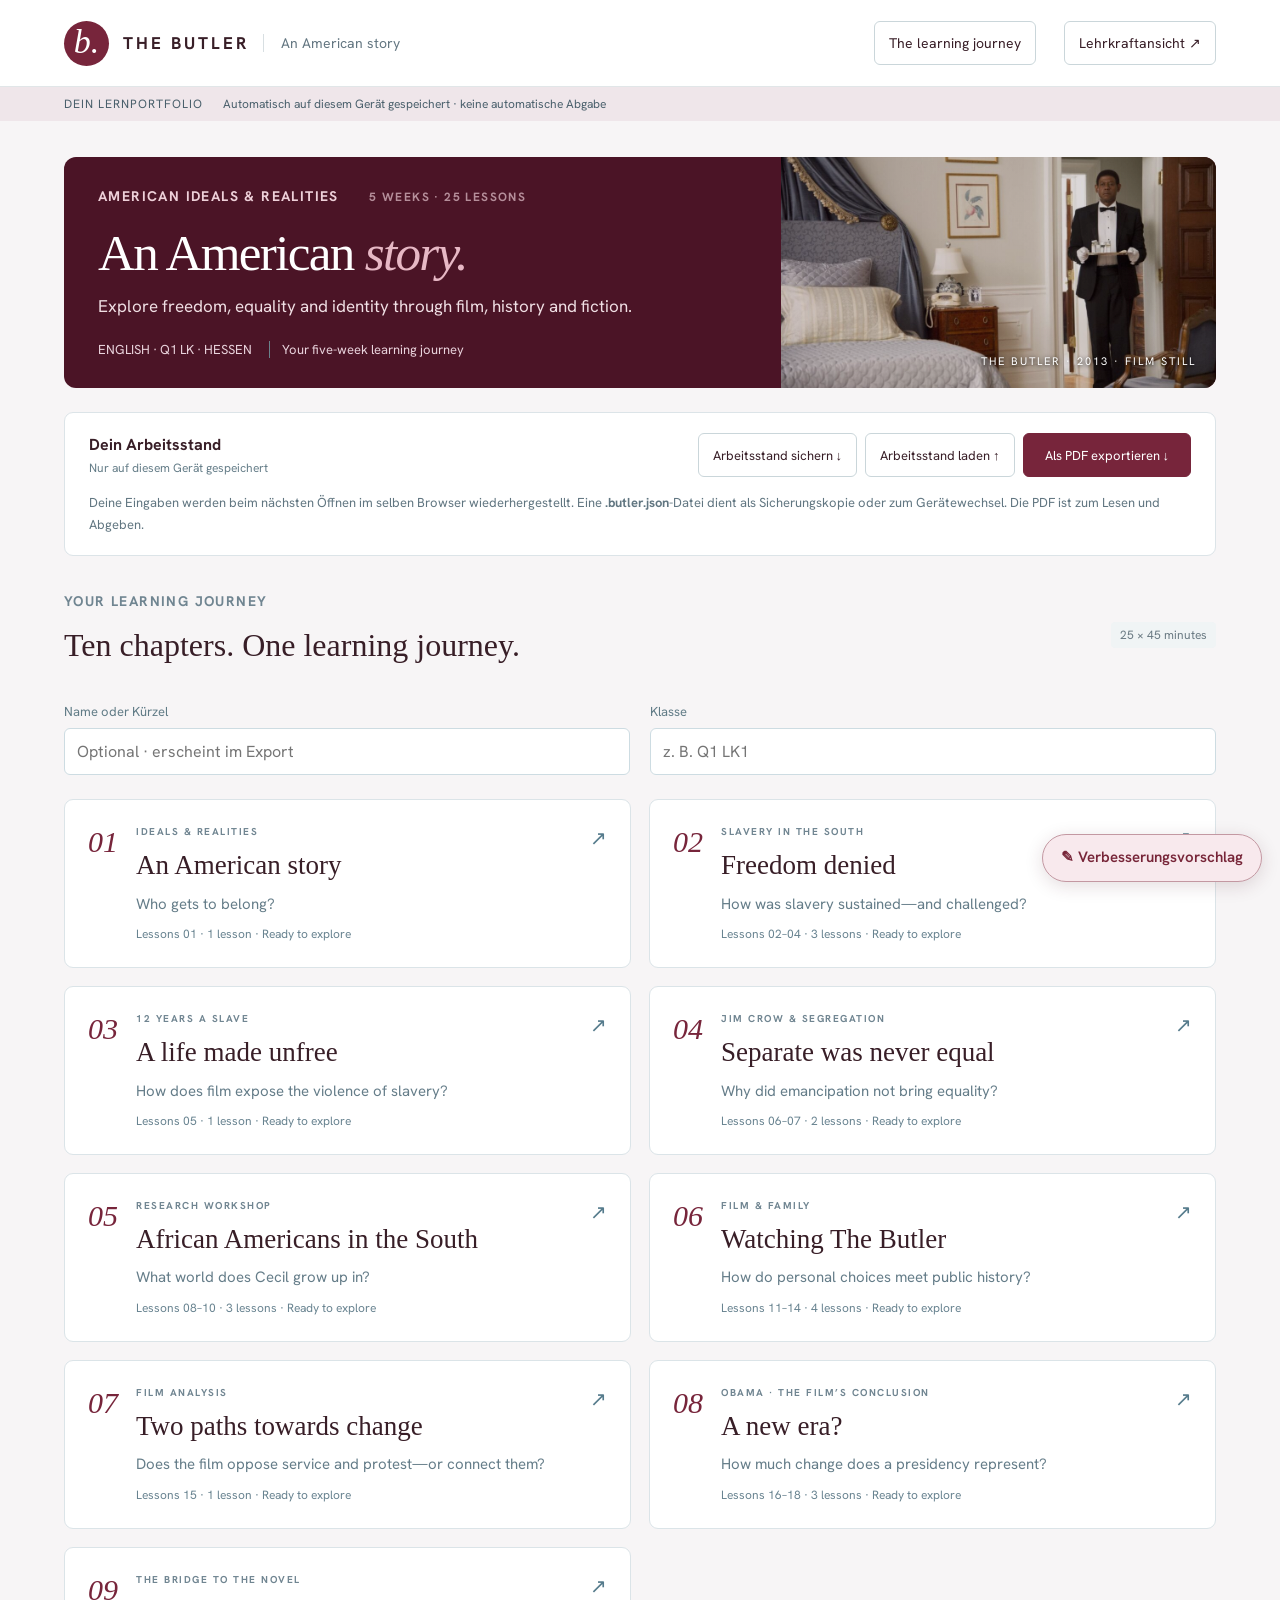
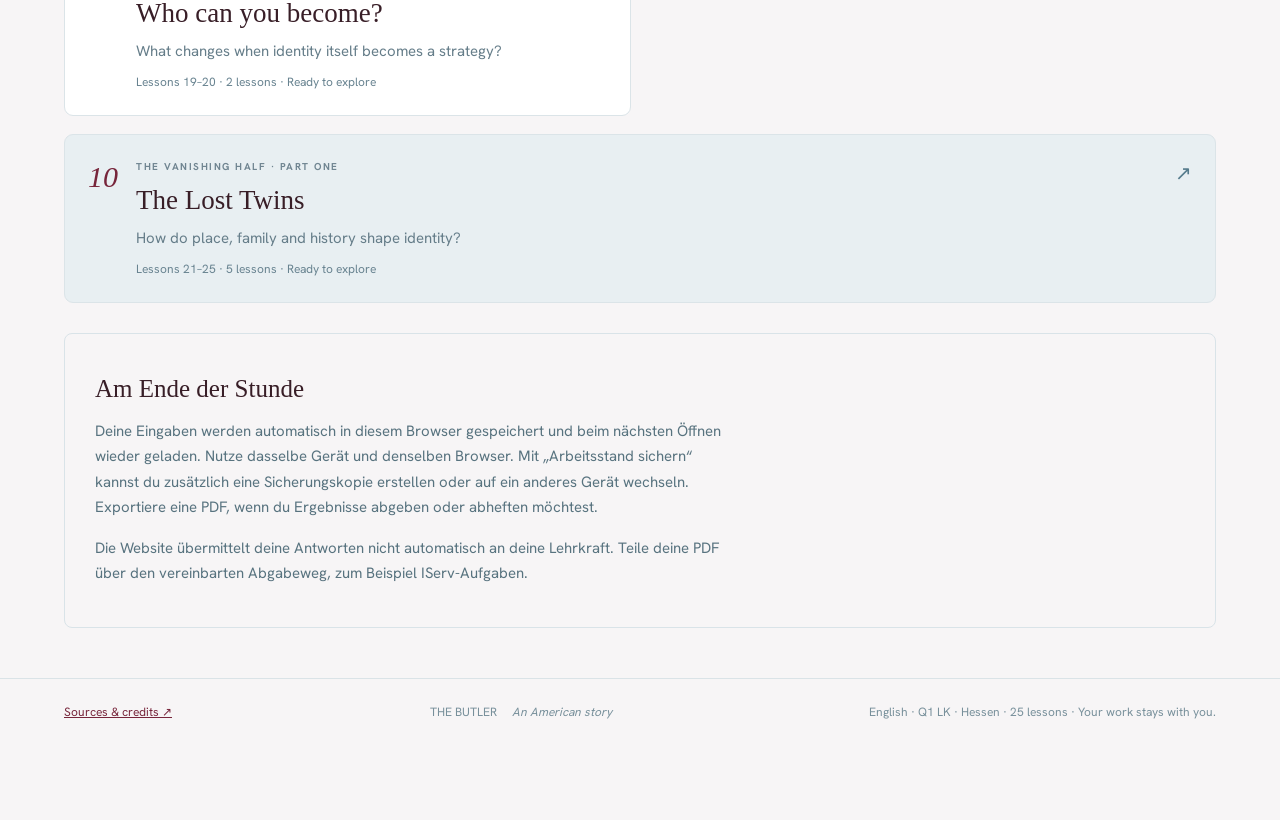
==== index.html @ 5548e696 "Add dated LK King and Malcolm X group research and film transfer" ====
<!doctype html>
<html lang="en"><head><meta charset="utf-8"><meta name="viewport" content="width=device-width,initial-scale=1"><title>The Butler · An American story</title><meta name="description" content="A five-week English learning journey: The Butler, Civil Rights and The Vanishing Half."><link rel="icon" href="data:image/svg+xml,%3Csvg xmlns='http://www.w3.org/2000/svg' viewBox='0 0 40 40'%3E%3Crect width='40' height='40' rx='10' fill='%2377253b'/%3E%3Ctext x='20' y='29' text-anchor='middle' font-size='29' fill='%23fff' font-family='Georgia'%3Eb%3C/text%3E%3C/svg%3E"><link rel="stylesheet" href="style.css"><link rel="stylesheet" href="course.css?v=20261110-instructions"><link rel="stylesheet" href="suggestions.css?v=20261023-1"><link rel="stylesheet" href="writing-feedback.css?v=20261023"></head><body><a class="skip-link" href="#overview">Skip to learning journey</a>
<header><a class="brand" href="#overview" aria-label="The Butler course overview"><span class="brandmark">b.</span><strong>THE BUTLER</strong><span class="brand-sub">An American story</span></a><div class="header-right"><button id="overview-link" class="quiet">The learning journey</button><button id="role" class="quiet">Lehrkraftansicht ↗</button></div></header>
<div class="demo" lang="de">DEIN LERNPORTFOLIO <span>Automatisch auf diesem Gerät gespeichert · keine automatische Abgabe</span></div>
<main id="student">
 <section class="intro"><div class="intro-copy"><div class="eyebrow" id="chapter-theme">THE BUTLER & IDENTITY <span>5 WEEKS · 25 LESSONS</span></div><h1 id="chapter-title">An American <i>story.</i></h1><p id="chapter-intro">Explore a country through its places, voices and choices.</p><div class="meta" id="chapter-meta">ENGLISH · Q1 LK · HESSEN <span>Your five-week learning journey</span></div></div><div class="landscape" role="img" aria-label="Cecil Gaines in The Butler"><span>THE BUTLER / IDENTITY & CHANGE</span></div></section>
 <section class="portfolio-bar" aria-label="Save and load your work" lang="de"><div><strong>Dein Arbeitsstand</strong><small id="save-status" role="status">Nur auf diesem Gerät gespeichert</small></div><div class="file-actions"><button class="quiet" id="save-work">Arbeitsstand sichern ↓</button><button class="quiet" id="load-work">Arbeitsstand laden ↑</button><button class="primary" id="export-pdf">Als PDF exportieren ↓</button></div><p>Deine Eingaben werden beim nächsten Öffnen im selben Browser wiederhergestellt. Eine <b>.butler.json</b>-Datei dient als Sicherungskopie oder zum Gerätewechsel. Die PDF ist zum Lesen und Abgeben.</p><div id="file-result" role="status" hidden></div></section>
 <div id="overview"></div>
 <div id="lesson" hidden><nav class="steps" aria-label="Learning steps"></nav>
 <div class="input-toolbar"><button class="back-link" id="back-overview">← All chapters</button><button id="pencil-mode" class="quiet" aria-pressed="false" aria-controls="pencil-guide">✎ Apple Pencil</button></div>
 <details id="pencil-guide" class="pencil-guide" lang="de" hidden><summary>Mit dem Apple Pencil schreiben</summary><p>Die Schreibfelder sind jetzt größer. Aktiviere auf deinem iPad unter <b>Einstellungen → Apple Pencil → Kritzeln</b> die Handschrifterkennung und schreibe direkt in ein Textfeld. Das iPad wandelt deine Handschrift in Text um. Kontrolliere erkannte Wörter vor dem Export.</p><p>Du brauchst ein kompatibles iPad und einen unterstützten Stift. Die Website kann „Kritzeln“ nicht selbst einschalten; die Tastatur bleibt nutzbar.</p><a href="https://support.apple.com/de-de/guide/ipad/ipad355ab2a7/ipados" target="_blank" rel="noopener">Apples Anleitung öffnen ↗</a></details>
 <div class="workspace"><article id="content"></article><aside id="companion"></aside></div></div>
</main>
<main id="teacher" hidden></main>
<dialog id="import-dialog" lang="de" aria-labelledby="import-title"><h2 id="import-title">Arbeitsstand laden</h2><div id="import-preview"></div><p>Das Laden ersetzt die aktuell geöffneten Antworten der gesamten Reihe. Sichere deinen bisherigen Stand vorher, wenn du ihn behalten möchtest.</p><div class="dialog-actions"><button class="quiet" id="before-import">Bisherigen Stand sichern</button><button class="quiet" id="cancel-import">Abbrechen</button><button class="primary" id="confirm-import">Diesen Stand laden</button></div></dialog>
<dialog id="pdf-dialog" lang="de" aria-labelledby="pdf-title"><h2 id="pdf-title">Dein Portfolio als PDF</h2><p>Die PDF enthält deine Antworten, Notizen und Rückmeldungen. Sie wird auf diesem Gerät erstellt.</p><label for="pdf-scope">Umfang</label><select id="pdf-scope"><option value="all">Gesamte Reihe</option><option value="current">Aktuelles Kapitel</option></select><p class="source">Auf dem iPad: PDF öffnen → Teilen → „In Dateien sichern“. Zum späteren Bearbeiten zusätzlich „Arbeitsstand sichern“ verwenden.</p><div class="dialog-actions"><button class="quiet" id="cancel-pdf">Abbrechen</button><button class="primary" id="create-pdf">PDF erstellen</button></div><p id="pdf-status" role="status"></p></dialog>
<input id="work-file" type="file" accept=".json,.butler.json,application/json" hidden>
<footer><a href="sources.html" target="_blank">Sources & credits ↗</a><span>THE BUTLER <i>An American story</i></span><span>English · Q1 LK · Hessen · 25 lessons · Your work stays with you.</span></footer><div class="toast" id="toast" role="status" hidden></div>
<script src="jspdf.umd.min.js"></script><script src="course.js?v=20261110-king-malcolm"></script><script src="portfolio.js?v=20260930"></script><script src="writing-feedback.js?v=20261023"></script><script src="app.js?v=20261110-king-malcolm"></script>
<script src="suggestions.js?v=20261023-3"></script></body></html>
---- style.css ----
@font-face{font-family:Hanken;src:url('hanken.woff2')}*{box-sizing:border-box}html{font-size:16px}body{margin:0;background:#f7f5f6;color:#381e27;font-family:Hanken,Arial,sans-serif}button,textarea{font:inherit}button,a{touch-action:manipulation}button{cursor:pointer}button:focus-visible,a:focus-visible,summary:focus-visible,textarea:focus-visible{outline:3px solid #cd8c37;outline-offset:4px}header{height:87px;display:flex;align-items:center;justify-content:space-between;padding:0 5%;background:white;border-bottom:1px solid #e1e6e8}.brand{display:flex;align-items:center;gap:14px;text-decoration:none;color:inherit}.brandmark{font:italic 34px Georgia;background:#6a2037;color:white;border-radius:50%;width:45px;height:45px;text-align:center;padding-top:2px}.brand strong{letter-spacing:3px;font-size:17px}.brand-sub{border-left:1px solid #d8dfe2;padding-left:17px;color:#637681;font-size:14px}.header-right{display:flex;align-items:center;gap:28px}.class,.eyebrow{font-size:12px;font-weight:700;letter-spacing:1.8px}.quiet{border:1px solid #cad6da;border-radius:6px;background:white;padding:10px 14px;font-size:14px;color:#381e27}.demo{padding:9px 5%;background:#efe6ea;color:#4a606c;font-size:12px;letter-spacing:1px}.demo span{letter-spacing:0;margin-left:16px}main{max-width:1440px;margin:auto;padding:36px 5% 50px}.intro{display:grid;grid-template-columns:1.65fr 1fr;background:#4b1426;border-radius:12px;overflow:hidden;color:white}.intro-copy{padding:30px 34px}.eyebrow{color:#708591}.intro .eyebrow{color:#eed0d9}.eyebrow span{margin-left:25px;font-size:11px;opacity:.65}h1{font:normal clamp(36px,4vw,60px)/1.12 Georgia,serif;letter-spacing:-1.7px;margin:19px 0 14px}h1 i{color:#e7b8c5;font-weight:normal}.intro p{font-size:17px;color:#f0dfe4;margin:0 0 24px}.meta{font-size:13px;color:#ead4dd;display:flex;gap:5px;flex-wrap:wrap}.meta span{border-left:1px solid #6a828b;margin-left:12px;padding-left:12px}.landscape{position:relative;background:linear-gradient(90deg,#4b142633,#07121b11),url('ireland.jpg') center/cover;min-height:215px}.landscape span{position:absolute;bottom:20px;right:20px;font-size:11px;letter-spacing:2px;color:white;text-shadow:0 1px 4px black}.steps{display:flex;border-bottom:1px solid #d8e1e5;margin:30px 0 28px;gap:10px}.steps button{flex:1;text-align:left;border:0;background:transparent;padding:14px 8px 19px;color:#627682;font-size:15px;border-bottom:3px solid transparent}.steps button span{display:inline-flex;align-items:center;justify-content:center;border:1px solid #d0dce1;border-radius:50%;width:29px;height:29px;margin-right:9px;font-size:12px}.steps button[aria-current]{color:#77253b;border-bottom-color:#77253b;font-weight:700}.steps button[aria-current] span{background:#77253b;color:white;border-color:#77253b}.workspace{display:grid;grid-template-columns:minmax(0,1fr) 280px;gap:34px}article#content{background:white;border:1px solid #e1e6e8;border-radius:9px;padding:32px 42px;min-height:530px}.content-top{display:flex;justify-content:space-between;align-items:center;gap:15px}.content-top .eyebrow{font-size:11px}.tag{font-size:12px;color:#6a7a83;background:#f0f4f5;padding:5px 9px;border-radius:4px}h2{font:normal 30px/1.25 Georgia;margin:14px 0}h3{font:normal 22px/1.3 Georgia}.lead{color:#5a6f7a;line-height:1.65;margin:10px 0 25px;font-size:16px}.story{border-top:1px solid #e5ebed;padding-top:10px;counter-reset:para}.story p{font:18px/1.95 Georgia;color:#34434a;position:relative;margin:19px 0;padding-left:28px}.story p:before{counter-increment:para;content:counter(para);position:absolute;left:0;top:4px;font:11px Hanken,Arial;color:#90a0a7}.story p:first-child:first-letter{font-size:42px;float:left;line-height:1.2;margin-right:4px}.source{font-size:12px;color:#70828b;line-height:1.6}.actions{margin-top:28px;border-top:1px solid #e0e8eb;padding-top:22px;display:flex;justify-content:space-between;gap:16px;align-items:center}.primary{background:#77253b;color:white;border:1px solid #77253b;padding:12px 21px;border-radius:6px;font-size:14px}.primary:hover{background:#8d354a}.secondary{padding:12px 18px;border:1px solid #cbd7dc;background:white;border-radius:6px;color:#294957;font-size:14px}.actions small{font-size:12px;color:#73848d}.aside-heading{font-size:11px;letter-spacing:2px;display:flex;justify-content:space-between;padding:3px 0 18px;color:#65808b}.aside-heading span{font-size:19px}aside section{padding:19px 0;border-top:1px solid #d7e0e5}aside h2{font-size:28px;line-height:1.3}aside p{color:#667a85;font-size:14px;line-height:1.7}details{border-top:1px solid #d7e0e5;padding:17px 0}summary{cursor:pointer;font-size:15px;font-weight:600}dl{font-size:14px}dt{margin-top:17px;color:#294c59}dd{margin:5px 0;color:#6b7c86;line-height:1.5}.note label{font:20px Georgia}.note textarea{margin-top:14px;height:125px;background:#edf1f3;border:1px solid #d9e1e5;padding:12px;font-size:14px;width:100%;border-radius:5px;resize:vertical}.note small{font-size:12px;color:#6d808b;display:block;margin-top:8px}textarea{color:#233f4c}textarea::placeholder{color:#7d8c95}footer{max-width:1440px;margin:auto;padding:25px 5%;border-top:1px solid #dae3e7;display:flex;justify-content:space-between;color:#78909b;font-size:12px;gap:20px}footer i{margin-left:12px}.dilemma{display:grid;grid-template-columns:1fr 1fr;gap:20px}.field label{font-size:15px;display:block;font-weight:600;margin-bottom:10px}.field textarea{width:100%;min-height:150px;border:1px solid #ced9df;border-radius:6px;padding:15px;line-height:1.6;resize:vertical}.field small{display:block;color:#647985;font-size:13px;margin:8px 0 22px}.field.full{margin-top:24px}.writing{min-height:320px!important;font-family:Georgia!important;font-size:18px!important;line-height:1.9!important}.word-count{text-align:right;color:#6d7e88;font-size:12px;margin-top:8px}.prompt{background:#eef3f5;border-left:3px solid #829da8;padding:14px 18px;font-size:15px;line-height:1.7;margin:22px 0}.check{display:flex;gap:12px;margin:18px 0;font-size:16px;line-height:1.5}.check input{width:19px;height:19px;accent-color:#254d5d}.review-text{white-space:pre-wrap;font:17px/1.8 Georgia;background:#f7f5f6;padding:20px;border-radius:6px;max-height:360px;overflow:auto}.success{background:#e5f0ed;padding:17px;border-radius:6px;color:#24574e;line-height:1.6}.teacher-heading{display:flex;align-items:center;justify-content:space-between;gap:24px;margin:20px 0 36px}.teacher-heading h1{font-size:42px}.teacher-heading p{color:#607985}.teacher-layout{display:grid;grid-template-columns:290px 1fr;gap:30px}.submissions h2{font-size:24px}.submissions h2 span{font:12px Hanken;display:block;margin-top:8px;color:#748b95}.submission{display:block;width:100%;text-align:left;padding:20px;margin:12px 0;background:white;border:1px solid #dce4e8;border-radius:7px;color:#244652}.submission strong{display:block;font-size:16px}.submission span{display:block;font-size:13px;color:#74858c;margin-top:7px}.submission.selected{border:2px solid #345966;background:#edf3f5}.teacher-paper{background:white;border:1px solid #dce4e8;border-radius:9px;padding:32px}.toast{position:fixed;bottom:24px;left:50%;transform:translateX(-50%);padding:14px 22px;border-radius:7px;background:#5b1b30;color:white;box-shadow:0 5px 20px #0002;font-size:14px;z-index:3}.feedback{margin-top:20px;background:#e9f2ef;padding:18px;border-radius:6px}.feedback p{white-space:pre-wrap}.empty{padding:40px 0;color:#70838e;line-height:1.8}button:disabled{cursor:default;opacity:.5}[hidden]{display:none!important}@media(min-width:1500px){main{padding-left:60px;padding-right:60px}}@media(max-width:1050px){.brand-sub{display:none}.workspace{grid-template-columns:minmax(0,1fr) 230px;gap:20px}article#content{padding:25px}.steps button{font-size:13px}.intro-copy{padding:25px}.meta span{display:none}}@media(max-width:760px){header{height:74px;padding:0 5%;gap:10px}.class{display:none}.quiet{font-size:12px;padding:9px}.brand{gap:9px}.brand strong{font-size:14px}.demo{font-size:10px;line-height:1.7}.demo span{display:block;margin:0}main{padding-top:22px}.intro{grid-template-columns:1fr}.intro-copy{padding:24px}.intro h1{font-size:39px}.intro .eyebrow span{display:none}.landscape{min-height:100px;background-position:center 40%}.landscape span{font-size:10px;bottom:12px}.steps{display:grid;grid-template-columns:1fr 1fr;gap:0;margin-top:16px}.steps button{padding:12px 3px;font-size:13px}.workspace,.teacher-layout{grid-template-columns:1fr}.workspace aside{display:grid;grid-template-columns:1fr;gap:0}.story p{font-size:17px;padding-left:20px}article#content{padding:22px 19px}.dilemma{grid-template-columns:1fr}.actions{flex-wrap:wrap}.teacher-heading{display:block}.teacher-heading h1{font-size:34px}.teacher-heading button{margin-top:15px}.teacher-paper{padding:22px}footer{flex-direction:column;line-height:1.6}.eyebrow{font-size:11px}h2{font-size:27px}}

/* Tablet reading and native Apple Pencil text entry. */
.input-toolbar{display:flex;align-items:center;justify-content:space-between;gap:16px;margin:-8px 0 20px}.input-toolbar>span{font-size:11px;letter-spacing:1.8px;color:#708591}.input-toolbar button{min-height:44px;font-size:14px}.input-toolbar button[aria-pressed="true"]{background:#77253b;color:white;border-color:#77253b}.pencil-guide{padding:20px 24px;margin:0 0 24px;background:#e9f0f3;border:1px solid #cbdbe1;border-radius:8px;font-size:15px;line-height:1.65}.pencil-guide p{margin:8px 0;color:#4c6572}.pencil-guide a{color:#234e60;display:inline-block;min-height:44px;padding-top:10px}.pencil-mode .field textarea{min-height:250px;font-size:20px;line-height:1.9;padding:22px}.pencil-mode .field .writing{min-height:440px!important;font-size:21px!important;line-height:2!important}.pencil-mode .note textarea{min-height:210px;font-size:18px;line-height:1.8;padding:18px}textarea{scroll-margin-block:90px;max-width:100%;font-size:16px}.field textarea{font-size:16px}.note textarea{font-size:16px}.check{min-height:44px;align-items:center}.check input{flex-shrink:0}.quiet,.primary,.secondary,summary{min-height:44px}summary{display:list-item;padding:10px 0}details{padding:7px 0}.steps button{min-height:54px;font-size:14px}.workspace>*,.teacher-layout>*{min-width:0}.review-text, .story, .feedback{overflow-wrap:anywhere}
@media(min-width:761px) and (max-width:900px){.workspace{grid-template-columns:1fr}.workspace aside{display:grid;grid-template-columns:1fr 1fr;gap:0 28px}.aside-heading{grid-column:1/-1}article#content{padding:30px 36px}.intro{grid-template-columns:1.8fr 1fr}.intro h1{font-size:42px}.intro .eyebrow span{display:none}.teacher-layout{grid-template-columns:230px minmax(0,1fr);gap:20px}.teacher-paper{padding:24px}.teacher-heading h1{font-size:36px}.header-right{gap:14px}.class{font-size:11px}.steps button{padding-left:2px;padding-right:2px}.steps button span{margin-right:5px}}
@media(pointer:coarse){textarea{font-size:16px}.field textarea{min-height:190px}.note textarea{min-height:150px}.steps button{min-height:60px}.quiet,.primary,.secondary{padding-top:13px;padding-bottom:13px}}
@media(max-width:760px){.pencil-guide{padding:18px}.pencil-mode .field .writing{min-height:350px!important}.input-toolbar{margin-top:0}}
@media(prefers-reduced-motion:reduce){html{scroll-behavior:auto}}
---- course.css ----
.portfolio-bar{background:white;border:1px solid #dce4e8;border-radius:9px;padding:20px 24px;margin:24px 0;display:flex;flex-wrap:wrap;align-items:center;justify-content:space-between;gap:15px}.portfolio-bar strong{font-size:16px}.portfolio-bar small{display:block;color:#667e89;font-size:12px;margin-top:5px}.portfolio-bar p{flex-basis:100%;font-size:13px;color:#617681;margin:0;line-height:1.65}.file-actions{display:flex;gap:8px;flex-wrap:wrap}.file-actions button{font-size:13px}.overview-heading{display:flex;justify-content:space-between;align-items:center;margin:34px 0 20px;gap:16px}.overview-heading h2{font-size:32px}.chapter-grid{display:grid;grid-template-columns:1fr 1fr;gap:18px}.chapter-card{display:flex;align-items:flex-start;gap:18px;text-align:left;padding:25px 23px;background:white;border:1px solid #dbe4e8;border-radius:9px;color:#381e27;transition:border-color .2s,transform .2s}.chapter-card:hover{border-color:#608694;transform:translateY(-2px)}.chapter-card:last-child{grid-column:1/-1;background:#e8eff2}.chapter-number{font:italic 30px Georgia;color:#91a8b2}.card-content{display:flex;flex-direction:column;gap:11px;flex:1}.card-content .eyebrow{font-size:10px;letter-spacing:1.5px}.card-content strong{font:27px/1.2 Georgia}.card-content>span:not(.eyebrow){font-size:15px;color:#657d89;line-height:1.5}.card-content small{font-size:12px;color:#688390}.card-arrow{font-size:20px;color:#557b8c}.profile-fields{display:flex;gap:20px;margin:24px 0}.profile-fields label{display:block;flex:1;font-size:13px;color:#607b86}.profile-fields input{display:block;width:100%;margin-top:8px;padding:12px;border:1px solid #cddce2;border-radius:6px;background:#fff;color:#294652;font:16px Hanken,Arial}.end-of-lesson{margin-top:30px;padding:25px 30px;border:1px solid #d9e3e8;border-radius:8px}.end-of-lesson h2{font-size:25px}.end-of-lesson p{font-size:15px;line-height:1.7;color:#58737f;max-width:80ch}.back-link{border:0;background:transparent;color:#3e687b;padding:12px 0;min-height:44px;font-size:14px}.material-links{display:flex;flex-direction:column;gap:6px;margin:12px 0}.material-links a{color:#355e72;font-size:14px;line-height:1.6;padding:8px 0;overflow-wrap:anywhere;text-underline-offset:4px}.select-label{display:block;font-size:15px;margin:12px 0}select{font:16px Hanken,Arial;background:white;border:1px solid #cbd9df;color:#381e27;padding:12px;border-radius:6px;max-width:100%}.answers-review{margin-bottom:24px}.teacher-notice{padding:24px;border:1px solid #d4e0e5;background:#eaf0f3;border-radius:8px;font-size:15px;line-height:1.7}.teacher-notice button{margin-right:10px}.week-strip{display:grid;grid-template-columns:repeat(5,1fr);gap:12px;margin:24px 0}.week-strip>div{background:white;border:1px solid #dbe3e7;padding:16px;border-radius:7px}.week-strip span{display:block;font-size:13px;line-height:1.6;margin-top:9px;color:#66808b}.teacher-unit{margin:15px 0;background:white;border:1px solid #dce5e9;border-radius:8px;padding:20px 25px}.teacher-unit summary{font:23px/1.5 Georgia}.teacher-unit summary span{font:14px Hanken;margin-right:12px;color:#72909b}.teacher-unit summary small{font:12px Hanken;float:right;color:#71909a;margin-top:8px}.teacher-unit h4{font-weight:600;font-size:15px;margin-top:25px}.teacher-unit .review-text{max-height:250px}dialog{color:#381e27;border:1px solid #c9d8df;border-radius:12px;padding:30px;max-width:620px;width:calc(100% - 32px);max-height:85dvh;overflow:auto;box-shadow:0 20px 80px #10263033}dialog::backdrop{background:#10263177}dialog h2{margin-top:0}dialog p{line-height:1.7;font-size:15px}dialog label{display:block;margin:20px 0 10px}.dialog-actions{display:flex;gap:10px;justify-content:flex-end;flex-wrap:wrap;margin-top:24px}#file-result{width:100%;font-size:14px;line-height:1.8;color:#355d6d}#file-result a{color:#214b60;margin:0 8px;text-underline-offset:4px}#file-result button{margin-left:10px}#pdf-status{color:#815027}#content .field:first-child{margin-top:0}.content-top .tag{max-width:50%;text-align:right}a:focus-visible,input:focus-visible,select:focus-visible{outline:3px solid #bd8a4c;outline-offset:3px}.toast{max-width:calc(100vw - 28px);width:max-content;line-height:1.5}header .quiet{white-space:nowrap}
@media(max-width:1050px){.brand-sub{display:none}.portfolio-bar{padding:18px}.file-actions{width:100%}.week-strip{grid-template-columns:repeat(3,1fr)}}
@media(max-width:760px){.chapter-grid{grid-template-columns:1fr}.chapter-card:last-child{grid-column:auto}.chapter-card{padding:22px 18px}.card-content strong{font-size:25px}.overview-heading{align-items:flex-start}.overview-heading h2{font-size:28px}.overview-heading .tag{display:none}.profile-fields{flex-direction:column;gap:14px}.file-actions button{flex:1 1 auto}.week-strip{grid-template-columns:1fr 1fr}.header-right{gap:6px}header .quiet{font-size:11px;padding:10px 8px}#overview-link{max-width:90px;white-space:normal}.brand strong{letter-spacing:1px;font-size:12px}.brandmark{width:36px;height:36px;font-size:28px}header{padding:0 4%}.teacher-unit{padding:15px}.teacher-unit summary{font-size:21px}.teacher-unit summary small{float:none;display:block;margin-left:0}.end-of-lesson{padding:18px}.content-top .tag{display:none}.portfolio-bar p{font-size:12px}}
@media(prefers-reduced-motion:reduce){.chapter-card{transition:none}.chapter-card:hover{transform:none}}

/* Burgundy teaching edition */
.eyebrow{font-size:14px;letter-spacing:1.4px}.intro .eyebrow span{font-size:12px} .landscape{background-image:url('butler-poster.jpg');background-position:center 38%;min-height:230px} .intro{grid-template-columns:1.65fr 1fr}.intro h1{font-size:clamp(36px,4vw,57px)}.source{font-size:14px}.material-links a,a{color:#77253b}.intro a{color:white}.chapter-number{color:#77253b!important}.chapter-card:hover{border-color:#77253b!important}.visual-pair{display:grid;grid-template-columns:1fr 1fr;gap:18px}.lesson-figure{margin:20px 0}.lesson-figure img{width:100%;height:auto;max-height:420px;object-fit:contain;border-radius:6px;background:#f2ecef}.lesson-figure figcaption{font-size:14px;line-height:1.5;color:#65515a;margin-top:7px}.reading-card{border-left:3px solid #77253b;background:#f7f1f3;padding:18px 22px;line-height:1.7;margin:20px 0}.reading-card h3{margin-top:0}.reading-card ul,.reading-card ol{padding-left:22px}.schedule-table{border-collapse:collapse;width:100%;font-size:15px;line-height:1.5}.schedule-table td,.schedule-table th{border-bottom:1px solid #ddd;padding:12px;text-align:left;vertical-align:top}.schedule-wrap{overflow:auto}.reading-card a{overflow-wrap:anywhere}.chapter-card{min-height:155px}.source-note{font-size:14px;line-height:1.6;color:#66535c}.intro-copy{align-self:center}.check input{accent-color:#77253b}.brandmark{background:#77253b}.toast{max-width:90vw}.skip-link{position:absolute;left:10px;top:-80px;background:white;padding:12px;z-index:9}.skip-link:focus{top:10px}@media(max-width:760px){.visual-pair{grid-template-columns:1fr}.intro{grid-template-columns:1fr}.landscape{min-height:170px}.header-right{gap:8px}.brand strong{font-size:12px;letter-spacing:1px}.brandmark{width:36px;height:36px;font-size:28px}.header-right button{font-size:12px}.intro .eyebrow span{display:block;margin:10px 0 0}}

/* Shared visual references and whole-class consolidation */
.reference-title{font-size:22px}.reference-gallery{display:grid;grid-template-columns:repeat(3,minmax(0,1fr));gap:16px;margin-bottom:26px}.reference-gallery figure{margin:0;background:white;border:1px solid #ddcbd2;border-radius:8px;padding:10px}.reference-gallery img{display:block;width:100%;height:190px;object-fit:contain;background:#f4eff1}.reference-gallery figcaption{font-size:14px;line-height:1.5;margin-top:8px}.plenary-export{background:#f5eaf0;border:1px solid #ddc1cc;border-radius:8px;padding:20px;line-height:1.65}.plenary-export button{margin:4px 6px 4px 0}.reading-card li{margin-bottom:10px}.steps{flex-wrap:wrap}.steps button{min-width:115px}.lesson-figure a{display:block}@media(max-width:760px){.reference-gallery{gap:7px}.reference-gallery figure{padding:6px}.reference-gallery img{height:120px}.reference-gallery figcaption{font-size:12px}.steps{grid-template-columns:1fr 1fr}.steps button:last-child{grid-column:1/-1}}

/* Keep task instructions visible while learners write. */
.field-instruction{white-space:pre-wrap;overflow-wrap:anywhere;font-size:15px;line-height:1.6;color:#593743;margin:8px 0 12px}.note .field-instruction{font-size:14px}
---- suggestions.css ----
.suggestion-launch{position:fixed;right:max(18px,env(safe-area-inset-right));bottom:max(18px,env(safe-area-inset-bottom));z-index:60;border:1px solid #c398a2;background:#f8e9ed;color:#772538;box-shadow:0 4px 18px #49182526;border-radius:24px;padding:13px 18px;font:600 15px/1.3 Hanken,Arial,sans-serif;min-height:48px;cursor:pointer}
.suggestion-launch:hover{background:#f0d7df}.suggestion-launch:focus-visible,#suggestion-dialog :focus-visible{outline:3px solid #772538;outline-offset:3px}
#suggestion-dialog{box-sizing:border-box;width:min(530px,calc(100vw - 24px));max-height:calc(100dvh - 32px);padding:24px;border:1px solid #d3aab6;border-radius:18px;background:#fff9fa;color:#491825;overflow:auto}
#suggestion-dialog::backdrop{background:#49182570}#suggestion-dialog .suggestion-heading{display:flex;align-items:flex-start;gap:12px;justify-content:space-between}#suggestion-dialog h2{font-size:27px;margin:0;line-height:1.15}#suggestion-dialog .suggestion-close{background:transparent;border:0;color:#772538;font-size:28px;min-width:44px;min-height:44px;cursor:pointer;padding:0}#suggestion-dialog p{font-size:16px;line-height:1.5;margin:12px 0}#suggestion-dialog label{display:block;font-size:16px;font-weight:600;margin:16px 0 7px}#suggestion-dialog textarea,#suggestion-dialog input{box-sizing:border-box;width:100%;border:1px solid #b88997;border-radius:8px;background:white;padding:12px;font:17px/1.5 Hanken,Arial,sans-serif;color:#491825}#suggestion-dialog textarea{min-height:150px;resize:vertical}#suggestion-dialog small{display:block;text-align:right;font-size:13px}#suggestion-dialog .suggestion-privacy{font-size:13px;color:#6d4a54}#suggestion-dialog .suggestion-context{font-size:13px;background:#f5e5eb;padding:8px 10px;border-radius:6px;overflow-wrap:anywhere}#suggestion-dialog .suggestion-send{background:#772538;color:white;border:0;border-radius:8px;padding:13px 18px;font:600 16px Hanken,Arial;cursor:pointer;min-height:46px}#suggestion-dialog .suggestion-send:disabled{opacity:.6;cursor:wait}#suggestion-dialog .suggestion-status{font-size:15px;font-weight:600}#suggestion-dialog .suggestion-teacher{font-size:13px;color:#772538;display:inline-block;margin-top:8px}
body{padding-bottom:75px}.suggestion-admin{max-width:850px;margin:auto;padding:35px 24px 100px}.suggestion-admin input{font-size:17px;padding:12px;border:1px solid #b88997;border-radius:8px;width:min(100%,400px);box-sizing:border-box}.suggestion-admin label{display:block;margin:16px 0 8px}.suggestion-admin button{margin:12px 8px 12px 0}.suggestion-admin pre{font:15px/1.6 Hanken,Arial,sans-serif;white-space:pre-wrap;overflow-wrap:anywhere;background:#fcf3f5;border:1px solid #d7bac3;border-radius:12px;padding:22px}.suggestion-admin .admin-note{font-size:15px;line-height:1.6}.suggestion-admin h1{font-size:clamp(30px,5vw,45px)}
@media(max-width:600px){.suggestion-launch{right:12px;bottom:max(12px,env(safe-area-inset-bottom));font-size:13px;padding:12px 15px}#suggestion-dialog{padding:19px}#suggestion-dialog h2{font-size:24px}}
@media print{.suggestion-launch,#suggestion-dialog{display:none!important}body{padding-bottom:0}}

#suggestion-dialog textarea{min-height:220px}#suggestion-dialog .suggestion-pencil,#suggestion-dialog .suggestion-draft-status{font-size:13px}.suggestion-admin button{min-height:48px}.suggestion-admin header{position:static}
---- writing-feedback.css ----
.writing-feedback{margin-top:1rem;padding:1.1rem;border:1px solid #b17c89;border-radius:14px;background:#fcf6f7;color:#391922}.writing-feedback summary{cursor:pointer;font-weight:700;min-height:44px;padding:10px 0}.writing-feedback p{font-size:1rem;line-height:1.6;white-space:pre-wrap;overflow-wrap:anywhere}.writing-feedback label{display:block;margin:1rem 0}.writing-feedback input[type=password]{display:block;width:min(100%,340px);min-height:48px;margin-top:8px;font-size:18px;padding:10px;border:1px solid #986473;border-radius:8px}.writing-feedback .ai-consent{display:flex;gap:12px;align-items:center}.writing-feedback input[type=checkbox]{flex:0 0 24px;width:24px;height:24px}.writing-feedback button{min-height:48px;white-space:normal}.writing-feedback button:disabled{opacity:.6}.writing-feedback h4{margin-bottom:.2rem}.ai-result{border-top:1px solid #d9b8c0;margin-top:1rem}.ai-result:empty{display:none}@media print{.writing-feedback{display:none}}
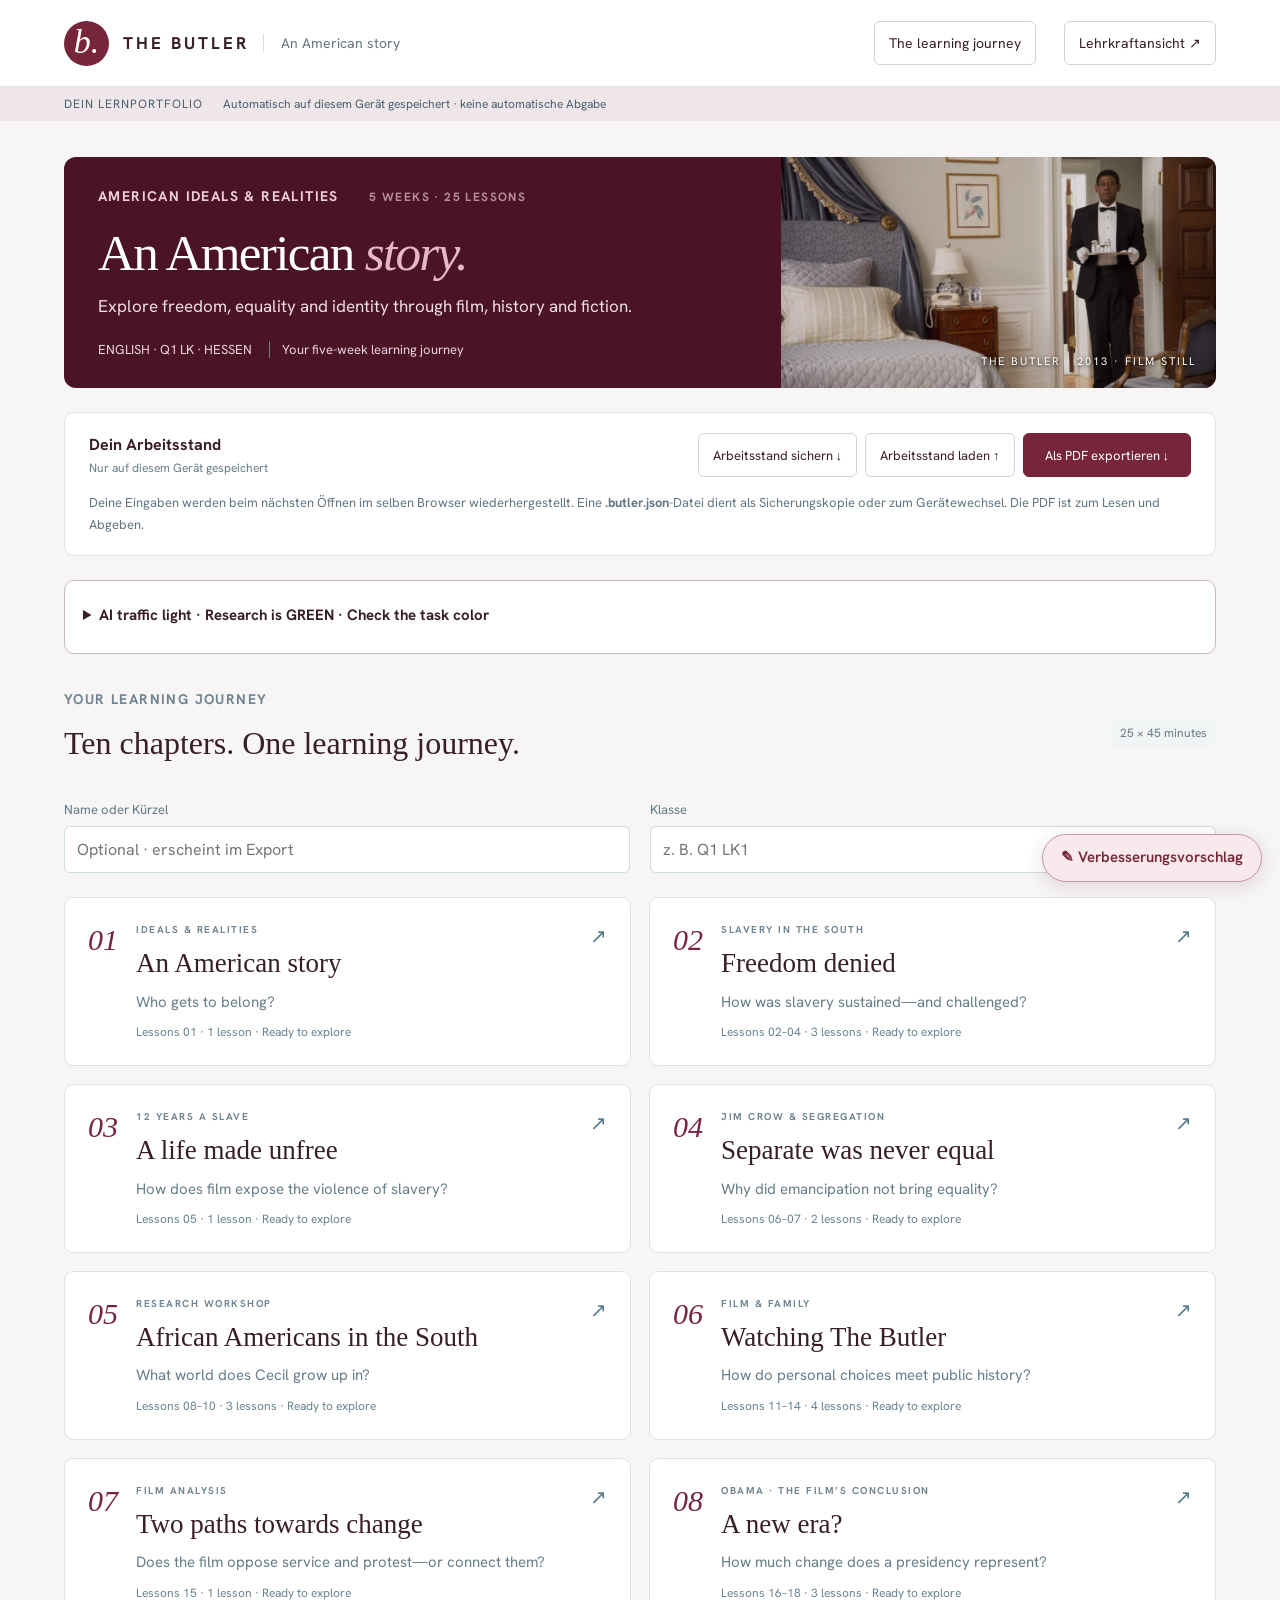
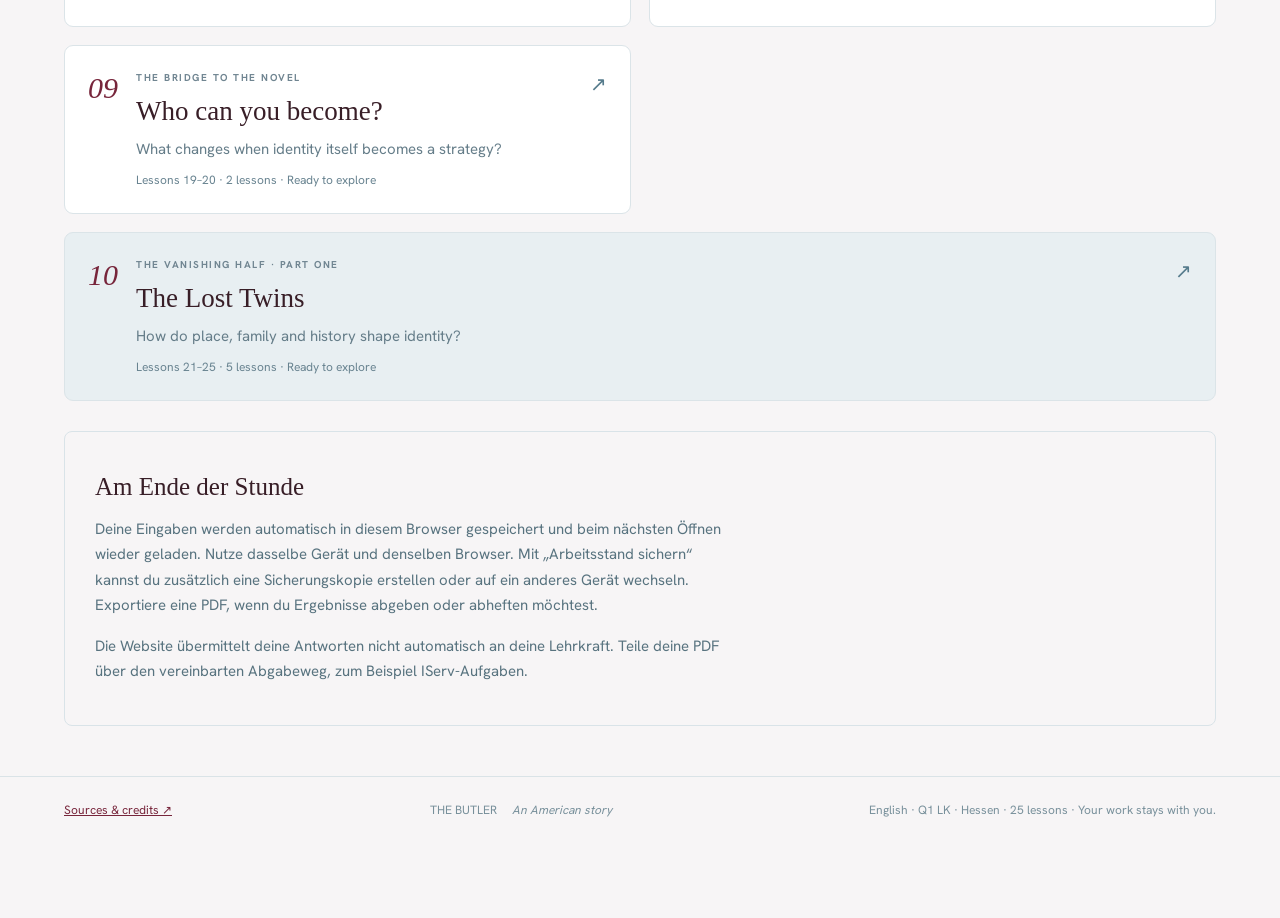
==== commit b0835373: "Introduce classroom AI traffic lights and independent LK research lesson" ====
--- a/index.html
+++ b/index.html
@@ -1,10 +1,11 @@
 <!doctype html>
-<html lang="en"><head><meta charset="utf-8"><meta name="viewport" content="width=device-width,initial-scale=1"><title>The Butler · An American story</title><meta name="description" content="A five-week English learning journey: The Butler, Civil Rights and The Vanishing Half."><link rel="icon" href="data:image/svg+xml,%3Csvg xmlns='http://www.w3.org/2000/svg' viewBox='0 0 40 40'%3E%3Crect width='40' height='40' rx='10' fill='%2377253b'/%3E%3Ctext x='20' y='29' text-anchor='middle' font-size='29' fill='%23fff' font-family='Georgia'%3Eb%3C/text%3E%3C/svg%3E"><link rel="stylesheet" href="style.css"><link rel="stylesheet" href="course.css?v=20261110-instructions"><link rel="stylesheet" href="suggestions.css?v=20261023-1"><link rel="stylesheet" href="writing-feedback.css?v=20261023"></head><body><a class="skip-link" href="#overview">Skip to learning journey</a>
+<html lang="en"><head><meta charset="utf-8"><meta name="viewport" content="width=device-width,initial-scale=1"><title>The Butler · An American story</title><meta name="description" content="A five-week English learning journey: The Butler, Civil Rights and The Vanishing Half."><link rel="icon" href="data:image/svg+xml,%3Csvg xmlns='http://www.w3.org/2000/svg' viewBox='0 0 40 40'%3E%3Crect width='40' height='40' rx='10' fill='%2377253b'/%3E%3Ctext x='20' y='29' text-anchor='middle' font-size='29' fill='%23fff' font-family='Georgia'%3Eb%3C/text%3E%3C/svg%3E"><link rel="stylesheet" href="style.css"><link rel="stylesheet" href="course.css?v=20261110-instructions"><link rel="stylesheet" href="suggestions.css?v=20261023-1"><link rel="stylesheet" href="writing-feedback.css?v=20261023"><link rel="stylesheet" href="ai-policy.css?v=20261111"></head><body><a class="skip-link" href="#overview">Skip to learning journey</a>
 <header><a class="brand" href="#overview" aria-label="The Butler course overview"><span class="brandmark">b.</span><strong>THE BUTLER</strong><span class="brand-sub">An American story</span></a><div class="header-right"><button id="overview-link" class="quiet">The learning journey</button><button id="role" class="quiet">Lehrkraftansicht ↗</button></div></header>
 <div class="demo" lang="de">DEIN LERNPORTFOLIO <span>Automatisch auf diesem Gerät gespeichert · keine automatische Abgabe</span></div>
 <main id="student">
  <section class="intro"><div class="intro-copy"><div class="eyebrow" id="chapter-theme">THE BUTLER & IDENTITY <span>5 WEEKS · 25 LESSONS</span></div><h1 id="chapter-title">An American <i>story.</i></h1><p id="chapter-intro">Explore a country through its places, voices and choices.</p><div class="meta" id="chapter-meta">ENGLISH · Q1 LK · HESSEN <span>Your five-week learning journey</span></div></div><div class="landscape" role="img" aria-label="Cecil Gaines in The Butler"><span>THE BUTLER / IDENTITY & CHANGE</span></div></section>
  <section class="portfolio-bar" aria-label="Save and load your work" lang="de"><div><strong>Dein Arbeitsstand</strong><small id="save-status" role="status">Nur auf diesem Gerät gespeichert</small></div><div class="file-actions"><button class="quiet" id="save-work">Arbeitsstand sichern ↓</button><button class="quiet" id="load-work">Arbeitsstand laden ↑</button><button class="primary" id="export-pdf">Als PDF exportieren ↓</button></div><p>Deine Eingaben werden beim nächsten Öffnen im selben Browser wiederhergestellt. Eine <b>.butler.json</b>-Datei dient als Sicherungskopie oder zum Gerätewechsel. Die PDF ist zum Lesen und Abgeben.</p><div id="file-result" role="status" hidden></div></section>
+<details class="ai-guide"><summary>AI traffic light · Research is GREEN · Check the task color</summary><div class="ai-guide-content"><div><div class="ai-rule ai-rule-green"><strong><span class="ai-dot" aria-hidden="true"></span>GREEN · AI allowed</strong><p>You may use AI freely for research. Check the results, understand what you use, and explain how you used AI.</p></div><div class="ai-rule ai-rule-amber"><strong><span class="ai-dot" aria-hidden="true"></span>AMBER · Limited AI use</strong><p>Use AI only for the steps explicitly allowed in the task. Existing optional writing feedback is labeled AMBER.</p></div><div class="ai-rule ai-rule-red"><strong><span class="ai-dot" aria-hidden="true"></span>RED · No AI</strong><p>Complete the task independently without AI-generated text, answers, or corrections, even for part of it.</p></div><p><b>Research is always GREEN.</b> In mixed tasks, this applies to the research part only. Follow the labels for the comparison, interpretation, or writing that follows. Other tasks keep their existing instructions until a color is assigned.</p><p>Use approved tools and do not enter personal data. These rules do not automatically send anything to AI.</p></div><a href="ai-traffic-light.jpg" target="_blank" rel="noopener"><img src="ai-traffic-light.jpg" alt="AI traffic light poster: red means no AI, amber means limited AI use, green means AI is encouraged. Check results and be open about your AI use." loading="lazy"><span>Open classroom poster ↗</span></a></div></details>
  <div id="overview"></div>
  <div id="lesson" hidden><nav class="steps" aria-label="Learning steps"></nav>
  <div class="input-toolbar"><button class="back-link" id="back-overview">← All chapters</button><button id="pencil-mode" class="quiet" aria-pressed="false" aria-controls="pencil-guide">✎ Apple Pencil</button></div>
@@ -16,5 +17,5 @@
 <dialog id="pdf-dialog" lang="de" aria-labelledby="pdf-title"><h2 id="pdf-title">Dein Portfolio als PDF</h2><p>Die PDF enthält deine Antworten, Notizen und Rückmeldungen. Sie wird auf diesem Gerät erstellt.</p><label for="pdf-scope">Umfang</label><select id="pdf-scope"><option value="all">Gesamte Reihe</option><option value="current">Aktuelles Kapitel</option></select><p class="source">Auf dem iPad: PDF öffnen → Teilen → „In Dateien sichern“. Zum späteren Bearbeiten zusätzlich „Arbeitsstand sichern“ verwenden.</p><div class="dialog-actions"><button class="quiet" id="cancel-pdf">Abbrechen</button><button class="primary" id="create-pdf">PDF erstellen</button></div><p id="pdf-status" role="status"></p></dialog>
 <input id="work-file" type="file" accept=".json,.butler.json,application/json" hidden>
 <footer><a href="sources.html" target="_blank">Sources & credits ↗</a><span>THE BUTLER <i>An American story</i></span><span>English · Q1 LK · Hessen · 25 lessons · Your work stays with you.</span></footer><div class="toast" id="toast" role="status" hidden></div>
-<script src="jspdf.umd.min.js"></script><script src="course.js?v=20261110-king-malcolm"></script><script src="portfolio.js?v=20260930"></script><script src="writing-feedback.js?v=20261023"></script><script src="app.js?v=20261110-king-malcolm"></script>
+<script src="jspdf.umd.min.js"></script><script src="course.js?v=20261111-traffic"></script><script src="portfolio.js?v=20260930"></script><script src="writing-feedback.js?v=20261023"></script><script src="ai-policy.js?v=20261111"></script><script src="app.js?v=20261111-traffic"></script>
 <script src="suggestions.js?v=20261023-3"></script></body></html>
--- a/ai-policy.css
+++ b/ai-policy.css
@@ -0,0 +1 @@
+.ai-guide{border:1px solid #cbbbc1;border-radius:10px;background:#fff;margin:18px 0;padding:14px 18px;color:#381e27}.ai-guide>summary{cursor:pointer;font-weight:700;min-height:44px;display:list-item;line-height:1.6;padding:8px 0}.ai-guide-content{display:grid;grid-template-columns:minmax(0,1fr) minmax(180px,300px);gap:24px;align-items:start}.ai-guide img{display:block;width:100%;height:auto;border-radius:8px}.ai-guide p{line-height:1.6}.ai-rule{padding:12px 16px;margin:12px 0 16px;border:1px solid;border-left-width:5px;border-radius:7px;font-size:14px;line-height:1.5}.ai-rule strong{display:flex;align-items:center;gap:9px}.ai-rule p{margin:5px 0 0;white-space:normal}.ai-rule-green{background:#eef8f0;border-color:#28763b;color:#174c26}.ai-rule-amber{background:#fff7df;border-color:#a36700;color:#664000}.ai-rule-red{background:#fff0ee;border-color:#ad332c;color:#7f201c}.ai-rule-mixed{background:#f5f1f3;border-color:#77253b;color:#532334}.ai-dot{width:12px;height:12px;border-radius:50%;background:currentColor;flex-shrink:0}.ai-group-header{margin-top:10px}.independent-lesson{border:2px solid #77253b;padding:18px;border-radius:8px;line-height:1.65;background:#fff9f5}.ai-guide a{color:inherit;text-decoration:underline}@media(max-width:700px){.ai-guide-content{grid-template-columns:1fr}.ai-guide img{max-width:360px;margin:auto}.ai-rule{padding:10px 12px}}
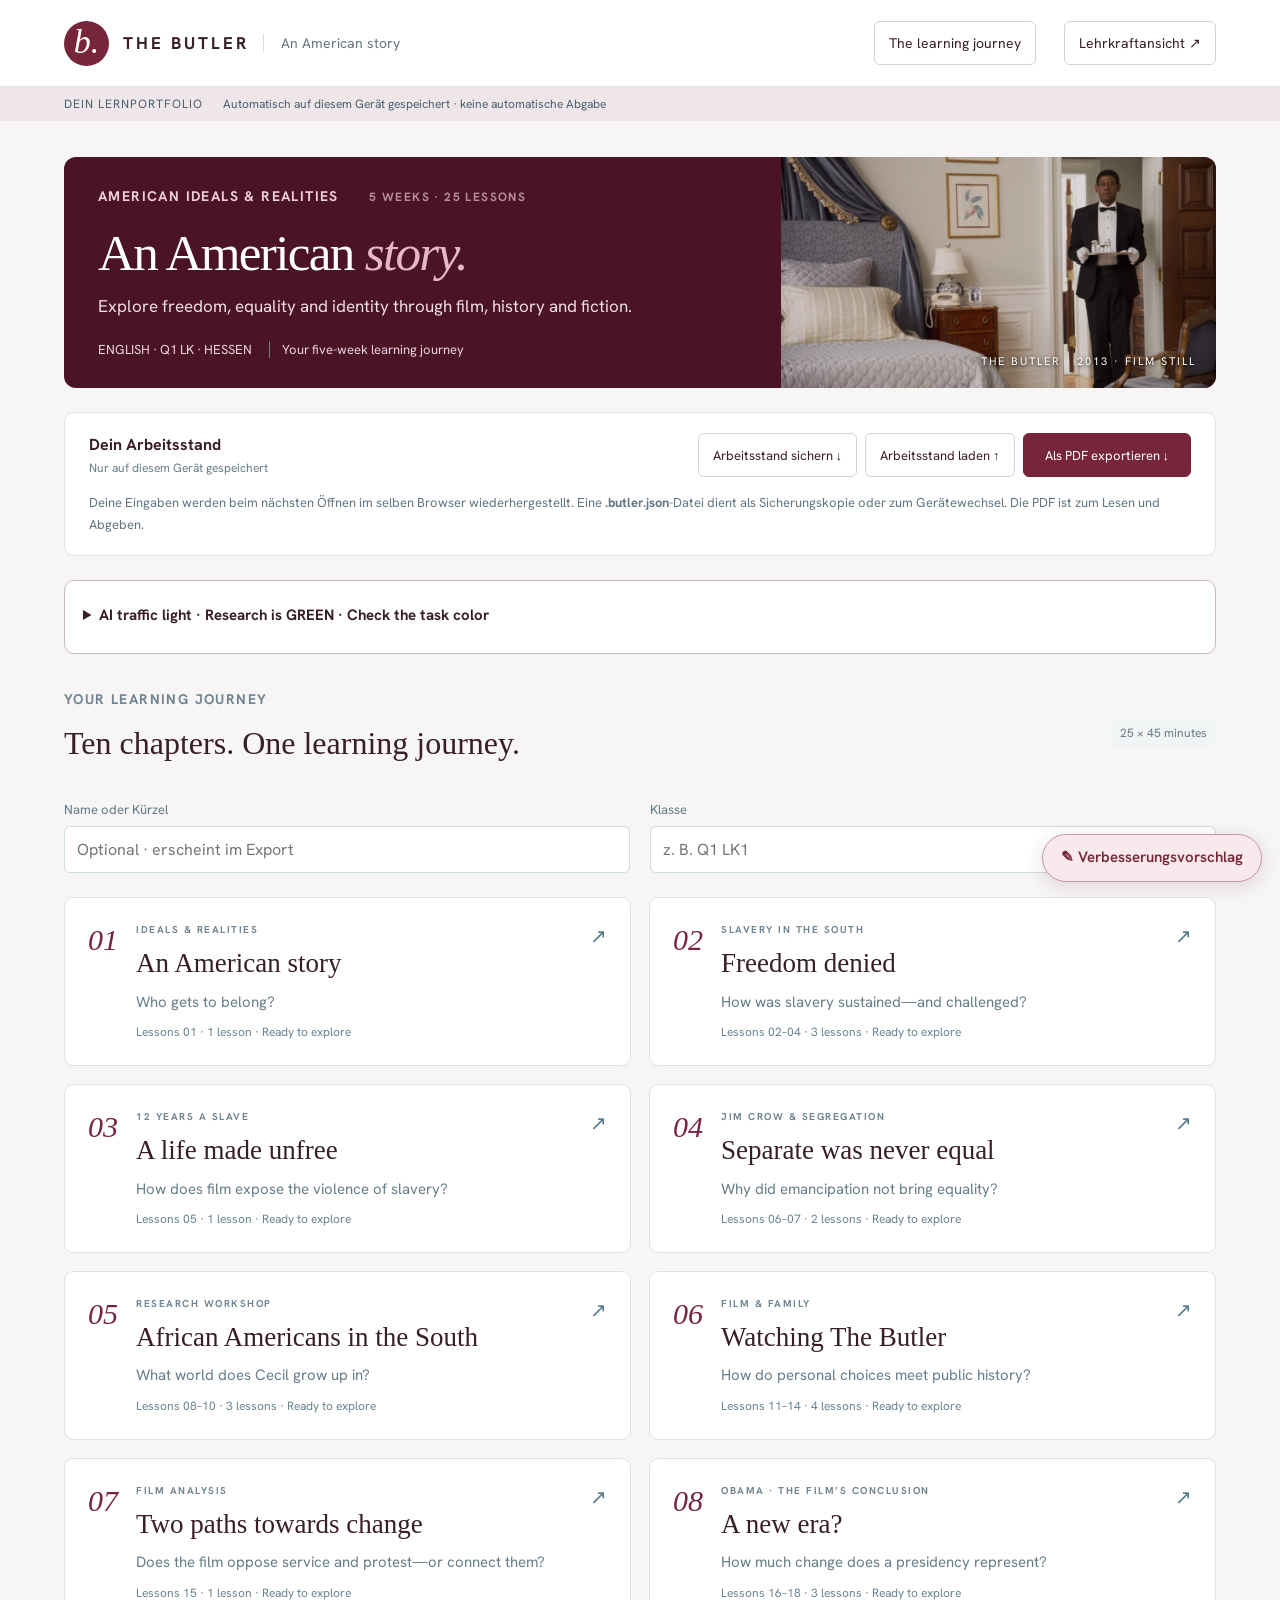
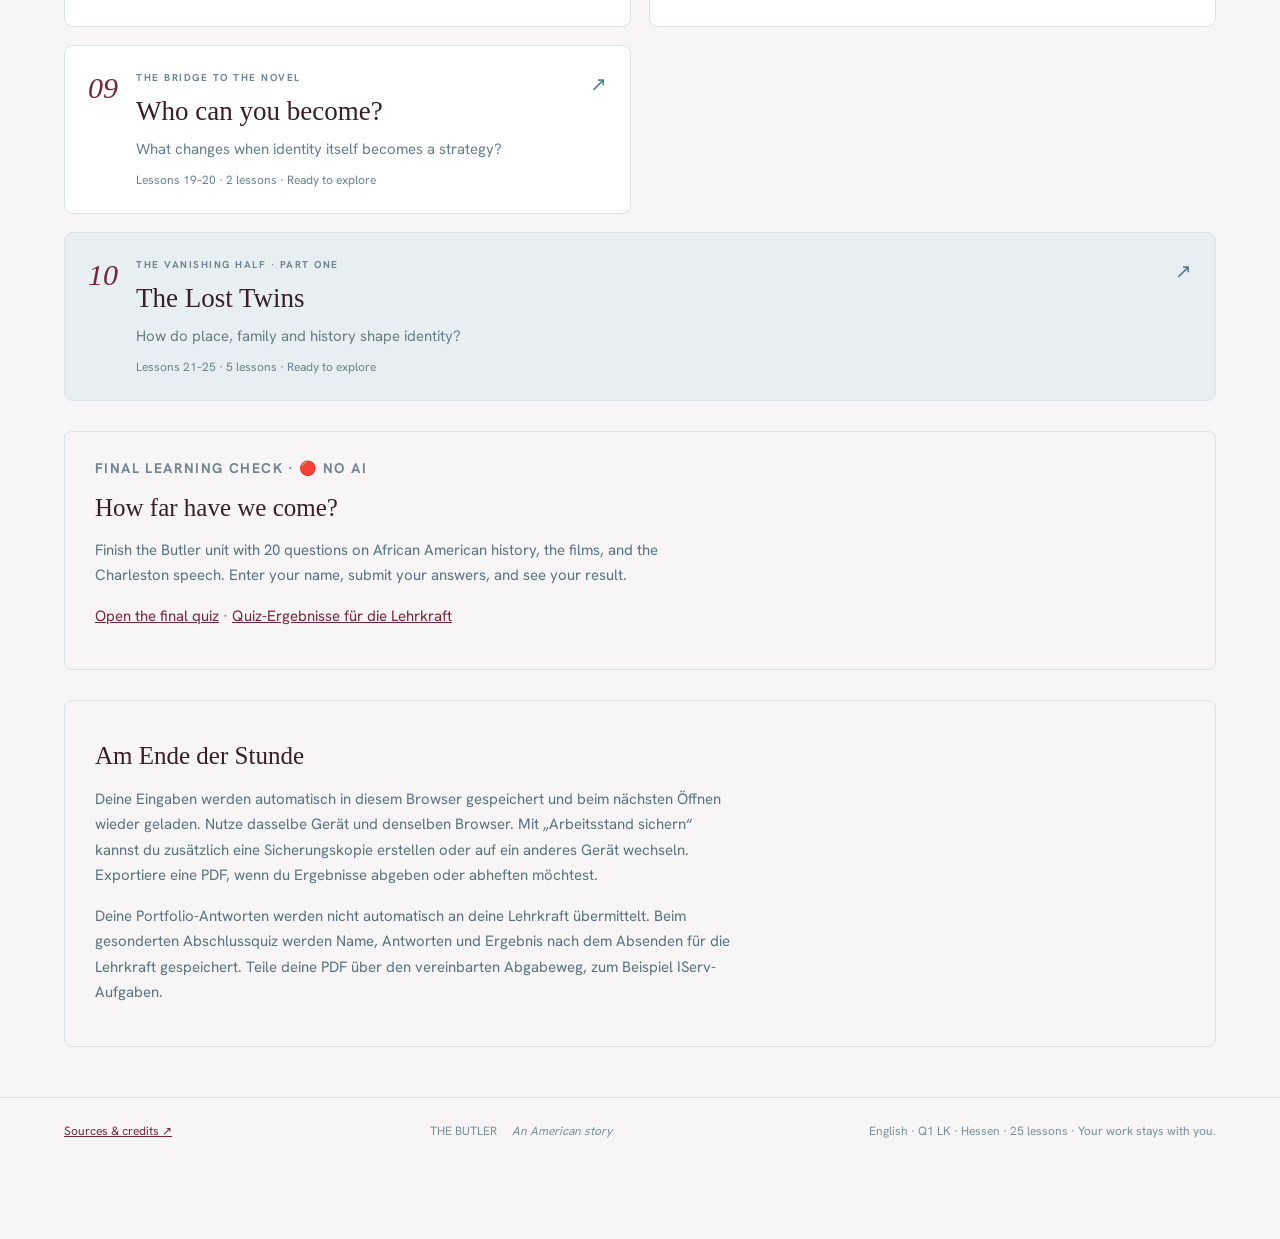
==== commit 421974ab: "Add final 20-question Butler quiz and protected teacher results download" ====
--- a/index.html
+++ b/index.html
@@ -17,5 +17,6 @@
 <dialog id="pdf-dialog" lang="de" aria-labelledby="pdf-title"><h2 id="pdf-title">Dein Portfolio als PDF</h2><p>Die PDF enthält deine Antworten, Notizen und Rückmeldungen. Sie wird auf diesem Gerät erstellt.</p><label for="pdf-scope">Umfang</label><select id="pdf-scope"><option value="all">Gesamte Reihe</option><option value="current">Aktuelles Kapitel</option></select><p class="source">Auf dem iPad: PDF öffnen → Teilen → „In Dateien sichern“. Zum späteren Bearbeiten zusätzlich „Arbeitsstand sichern“ verwenden.</p><div class="dialog-actions"><button class="quiet" id="cancel-pdf">Abbrechen</button><button class="primary" id="create-pdf">PDF erstellen</button></div><p id="pdf-status" role="status"></p></dialog>
 <input id="work-file" type="file" accept=".json,.butler.json,application/json" hidden>
 <footer><a href="sources.html" target="_blank">Sources & credits ↗</a><span>THE BUTLER <i>An American story</i></span><span>English · Q1 LK · Hessen · 25 lessons · Your work stays with you.</span></footer><div class="toast" id="toast" role="status" hidden></div>
-<script src="jspdf.umd.min.js"></script><script src="course.js?v=20261111-traffic"></script><script src="portfolio.js?v=20260930"></script><script src="writing-feedback.js?v=20261023"></script><script src="ai-policy.js?v=20261111"></script><script src="app.js?v=20261111-traffic"></script>
+<script src="jspdf.umd.min.js"></script><script src="course.js?v=20261120-transcript"></script><script src="portfolio.js?v=20260930"></script><script src="writing-feedback.js?v=20261023"></script><script src="ai-policy.js?v=20261111"></script><script src="app.js?v=20261125-quiz"></script>
 <script src="suggestions.js?v=20261023-3"></script></body></html>
+
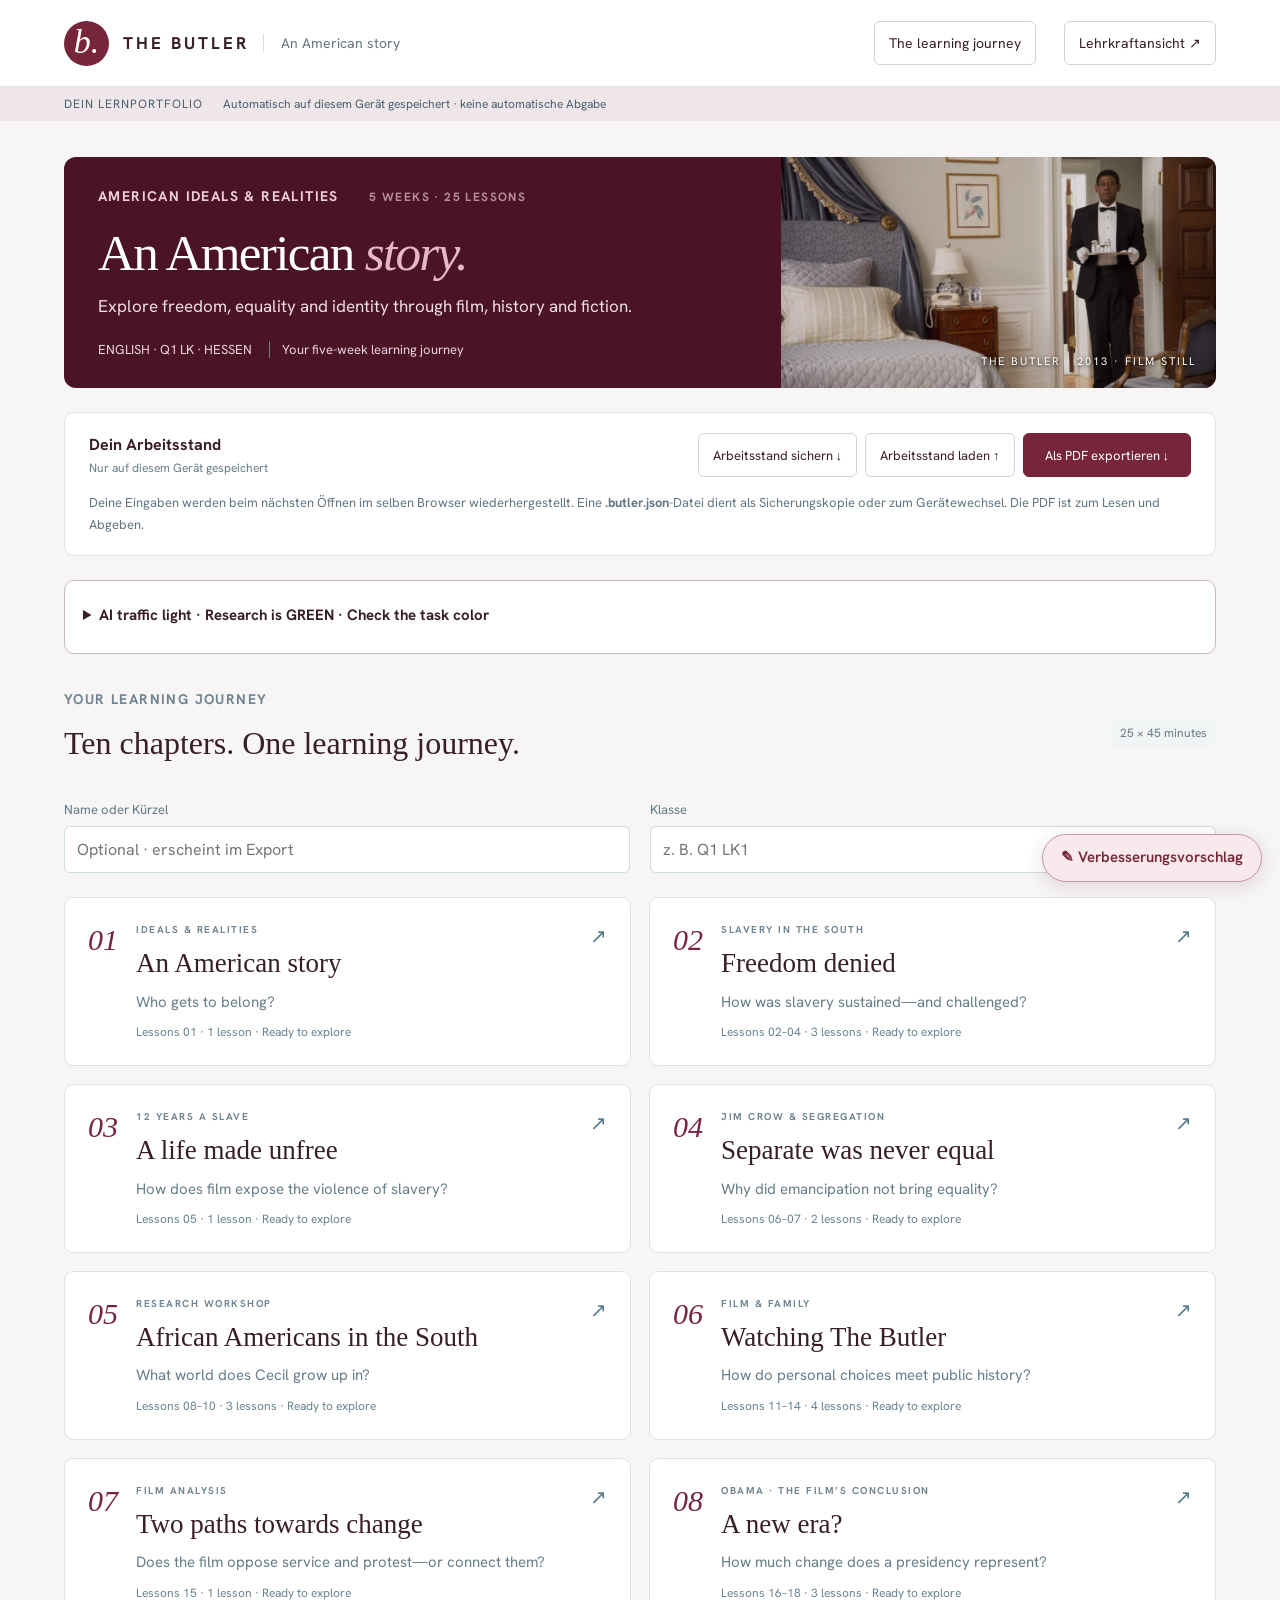
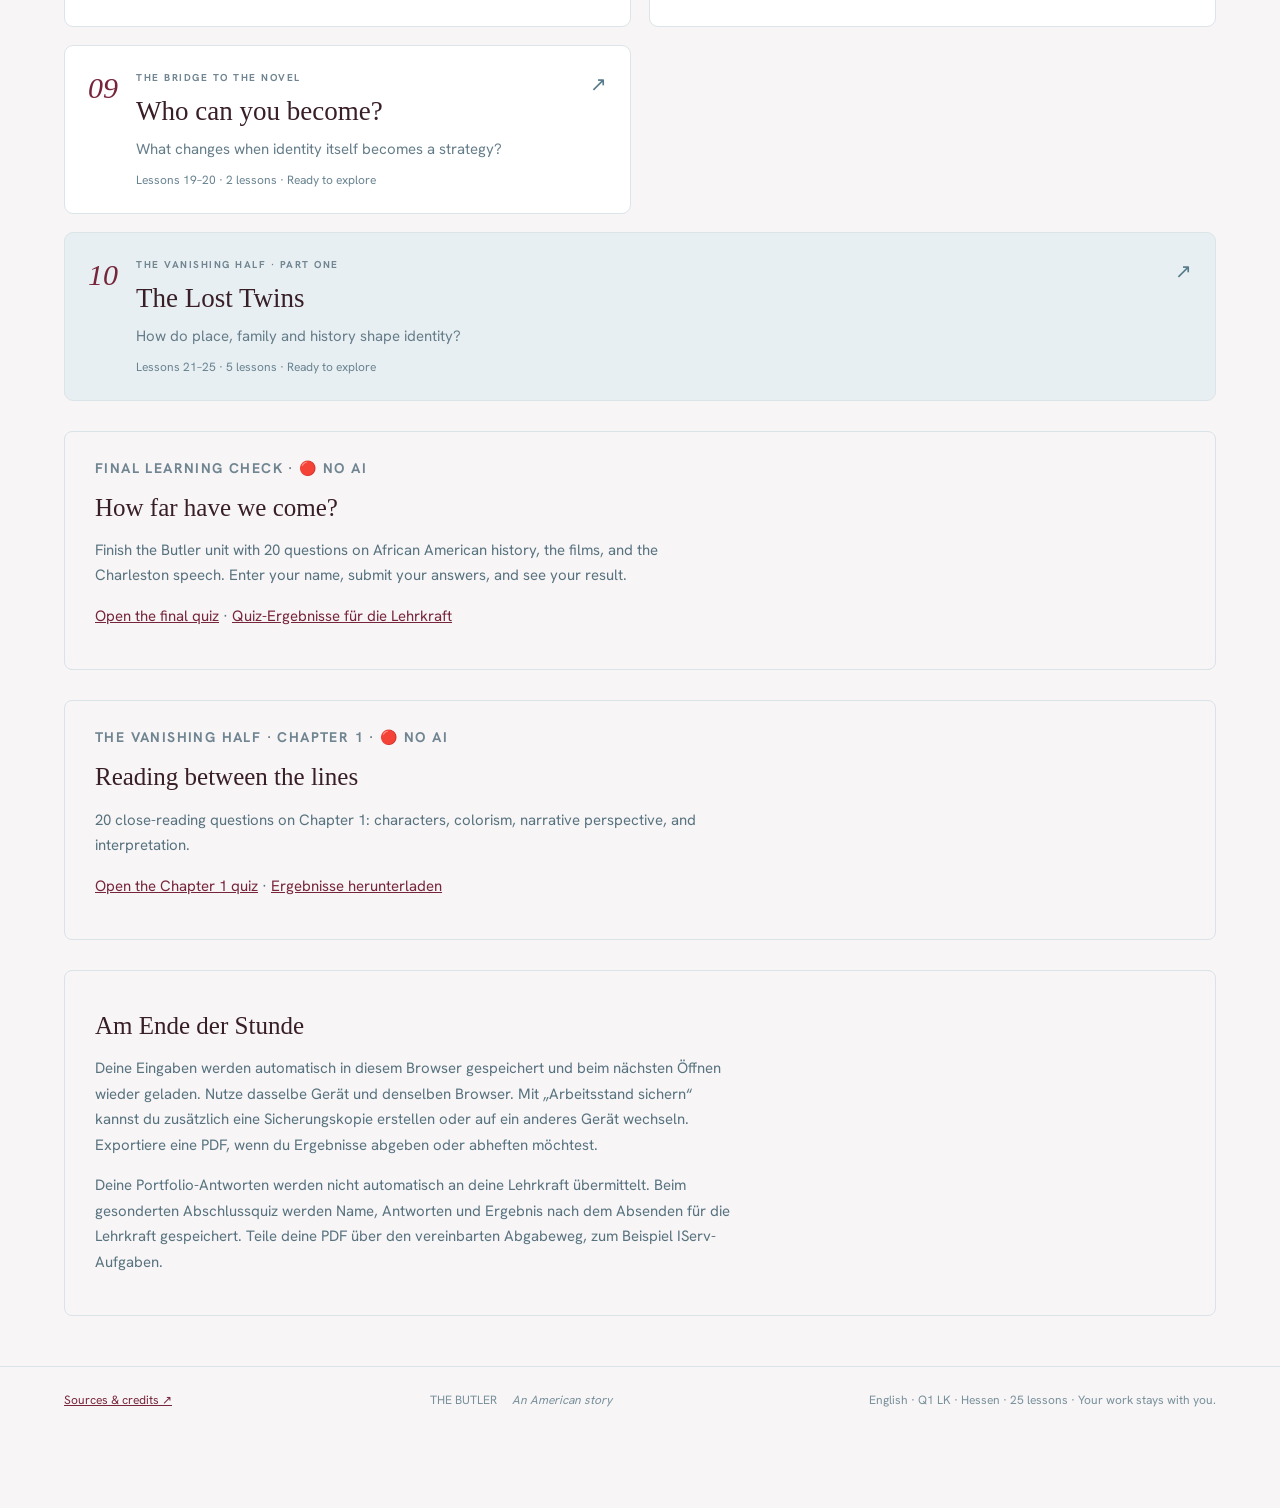
==== commit 4f104485: "Add advanced Vanishing Half Chapter 1 quiz with isolated protected results" ====
--- a/index.html
+++ b/index.html
@@ -17,6 +17,7 @@
 <dialog id="pdf-dialog" lang="de" aria-labelledby="pdf-title"><h2 id="pdf-title">Dein Portfolio als PDF</h2><p>Die PDF enthält deine Antworten, Notizen und Rückmeldungen. Sie wird auf diesem Gerät erstellt.</p><label for="pdf-scope">Umfang</label><select id="pdf-scope"><option value="all">Gesamte Reihe</option><option value="current">Aktuelles Kapitel</option></select><p class="source">Auf dem iPad: PDF öffnen → Teilen → „In Dateien sichern“. Zum späteren Bearbeiten zusätzlich „Arbeitsstand sichern“ verwenden.</p><div class="dialog-actions"><button class="quiet" id="cancel-pdf">Abbrechen</button><button class="primary" id="create-pdf">PDF erstellen</button></div><p id="pdf-status" role="status"></p></dialog>
 <input id="work-file" type="file" accept=".json,.butler.json,application/json" hidden>
 <footer><a href="sources.html" target="_blank">Sources & credits ↗</a><span>THE BUTLER <i>An American story</i></span><span>English · Q1 LK · Hessen · 25 lessons · Your work stays with you.</span></footer><div class="toast" id="toast" role="status" hidden></div>
-<script src="jspdf.umd.min.js"></script><script src="course.js?v=20261120-transcript"></script><script src="portfolio.js?v=20260930"></script><script src="writing-feedback.js?v=20261023"></script><script src="ai-policy.js?v=20261111"></script><script src="app.js?v=20261125-quiz"></script>
+<script src="jspdf.umd.min.js"></script><script src="course.js?v=20261120-transcript"></script><script src="portfolio.js?v=20260930"></script><script src="writing-feedback.js?v=20261023"></script><script src="ai-policy.js?v=20261111"></script><script src="app.js?v=20261127-vhquiz"></script>
 <script src="suggestions.js?v=20261023-3"></script></body></html>
 
+
